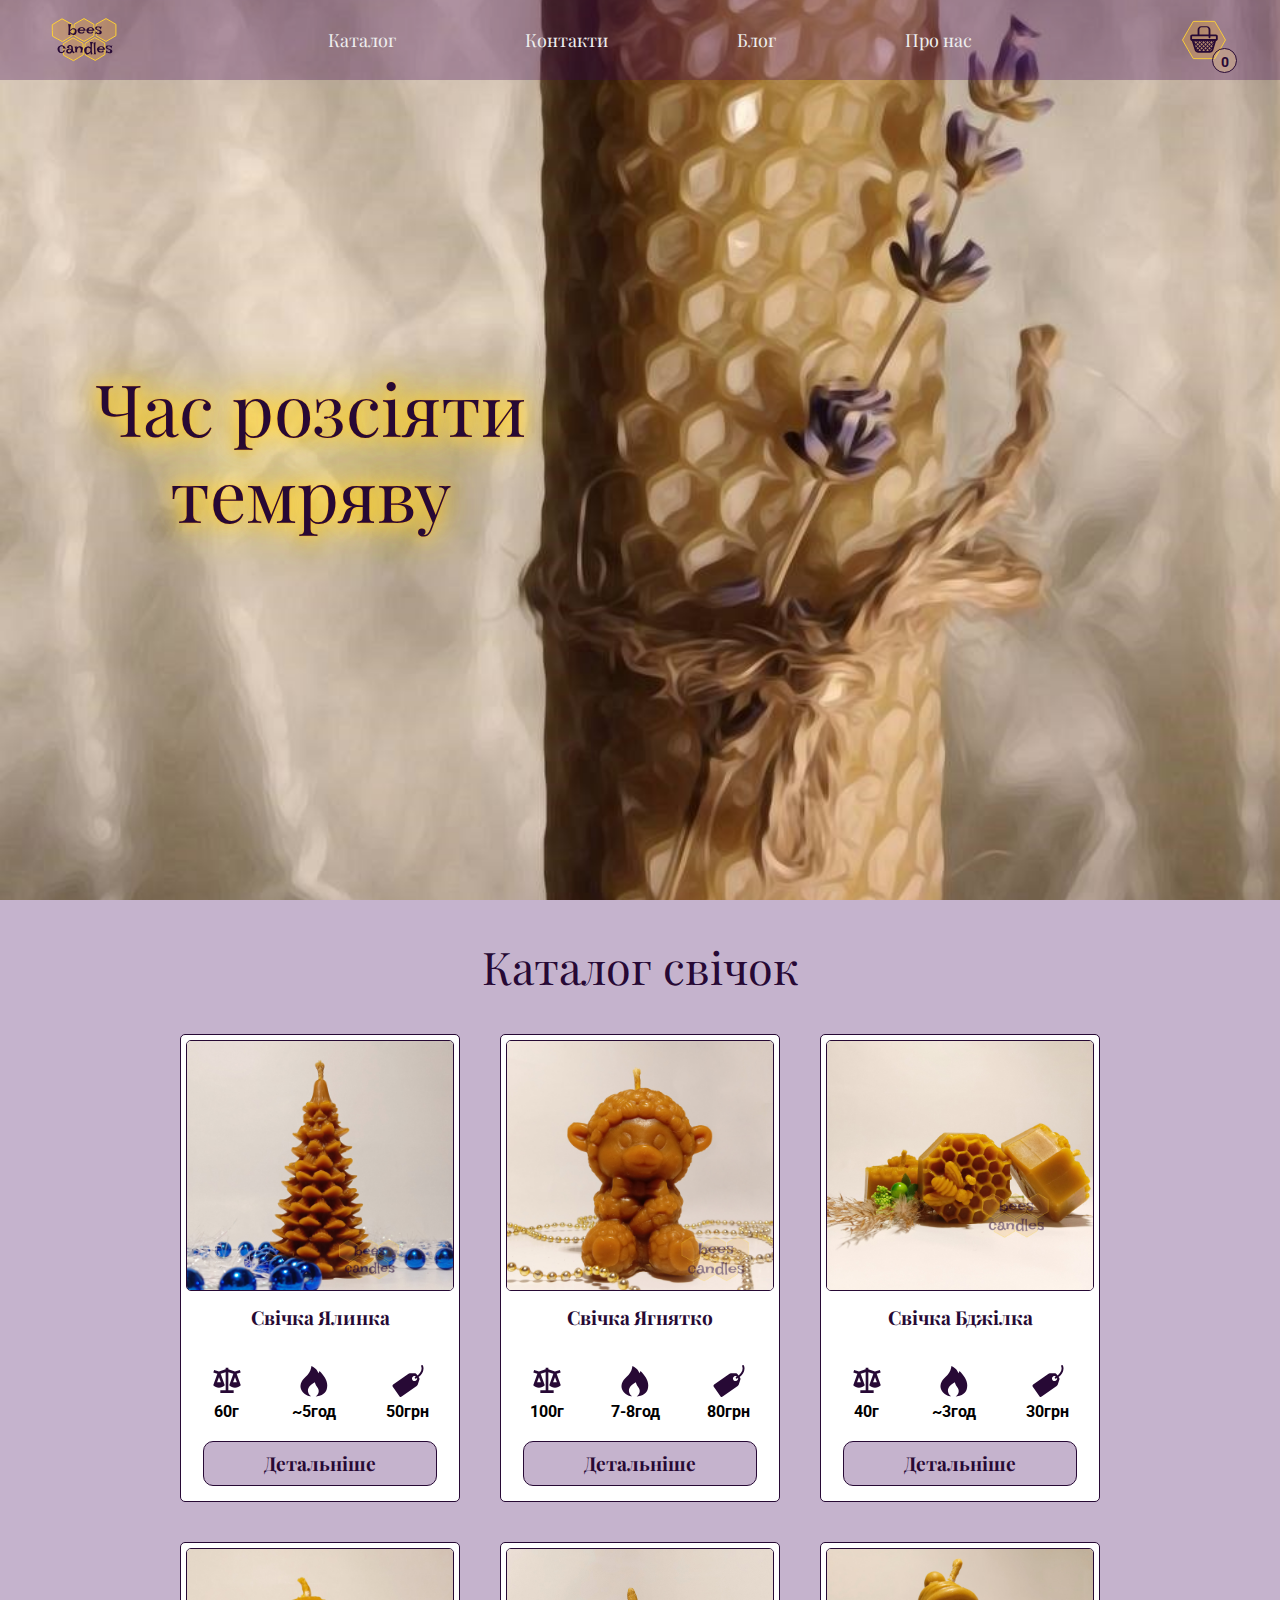
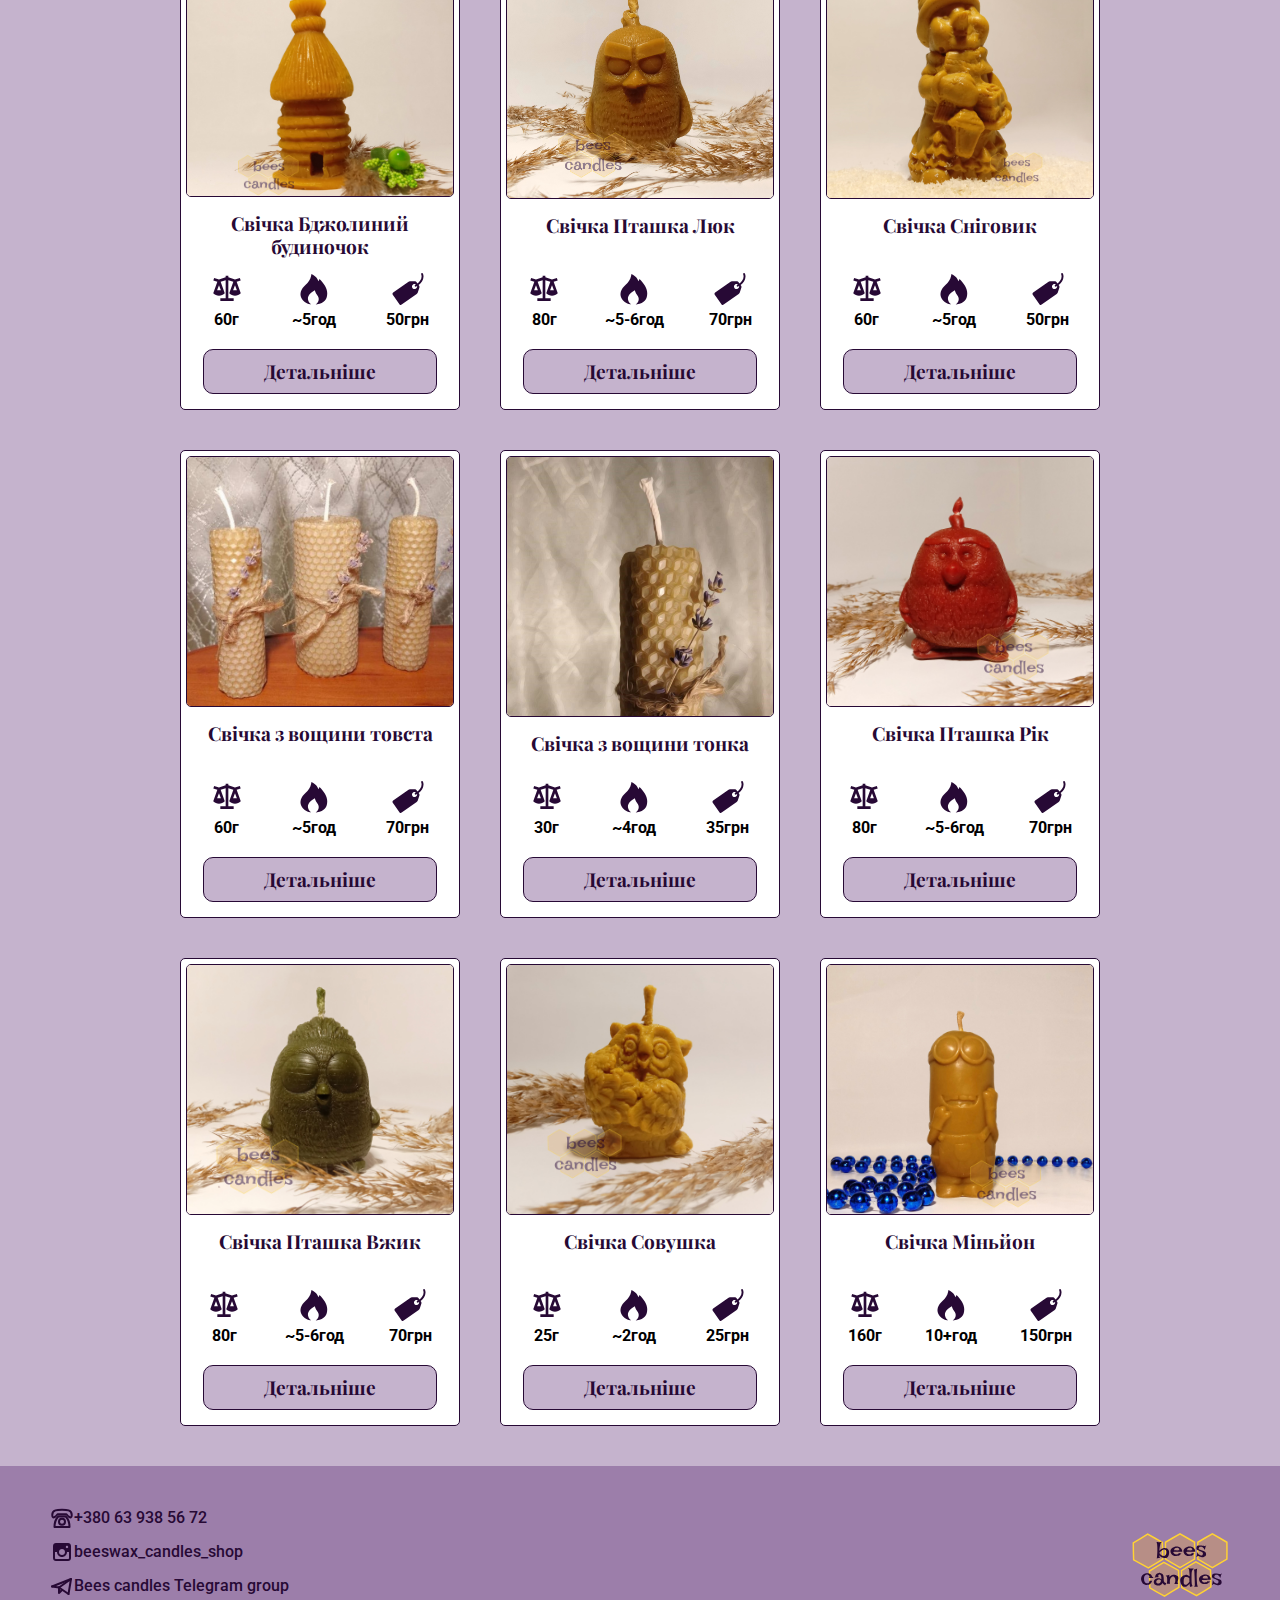
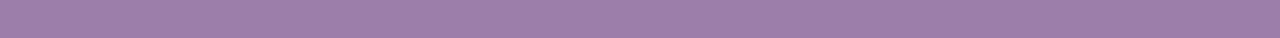
==== index.html @ 94b31c86 "change footer links font" ====
<!DOCTYPE html>
<html lang="uk">
  <head>
    <meta charset="UTF-8" />
    <meta http-equiv="X-UA-Compatible" content="IE=edge" />
    <meta name="viewport" content="width=device-width, initial-scale=1.0" />

    <meta
      name="description"
      content="Воскові свічки ручної роботи ✔Свічки на будь-який випадок в житті ✔Низька ціна ✔Воскові свічки ✈ Швидка доставка по Україні."
    />
    <meta name="keywords" content="воскові свічки ручної роботи" />
    <meta
      property="og:title"
      content="Купити воскові свічки ручної роботи в інтернет-магазині за низькою ціною Запоріжжя"
    />
    <meta property="og:type" content="website" />
    <meta
      property="og:url"
      content="https://beeswax-candles-shop.netlify.app/"
    />
    <meta
      property="og:image"
      content="https://beeswax-candles-shop.netlify.app/images/icons/logo.png"
    />
    <meta property="og:site_name" content="beeswax-candles-shop" />
    <meta name="HandheldFriendly" content="True" />
    <link rel="preconnect" href="https://fonts.googleapis.com" />
    <link rel="preconnect" href="https://fonts.gstatic.com" crossorigin />
    <link
      href="https://fonts.googleapis.com/css2?family=Irish+Grover&family=Montserrat:wght@400;700&family=Playfair+Display:wght@700&family=Roboto:wght@400;500;700&display=swap"
      rel="stylesheet"
    />
    <link
      rel="shortcut icon"
      href="./images/icons/logo.ico"
      type="image/x-icon"
    />
    <link rel="stylesheet" href="./scss/reset.css" />
    <link rel="stylesheet" href="./scss/style.css" />
    <title>Магазин воскових свічок Bees candles</title>
  </head>
  <body>
    <div class="wrapper">
      <header>
        <div class="logo">
          <a href="./index.html">
            <img src="./images/icons/logo.svg" alt="логотип" />
          </a>
        </div>
        <nav>
          <ul>
            <li>
              <a href="#catalog">Каталог</a>
            </li>
            <li>
              <a href="#contacts">Контакти</a>
            </li>
            <li>
              <a href="#">Блог</a>
            </li>
            <li>
              <a href="#">Про нас</a>
            </li>
          </ul>
        </nav>
        <div class="header-burger">
          <span></span>
        </div>
        <div class="basket-btn">
          <img src="./images/icons/basket.svg" alt="зображення корзини" />
          <span class="products-counter"></span>
        </div>
      </header>
      <main>
        <h1 class="visually-hidden">
          Магазин авторських свічок із бджолиного воску
        </h1>
        <div class="hero">
          <p>Час розсіяти темряву</p>
        </div>

        <div class="catalog-wrapp">
          <h2 id="catalog">Каталог свічок</h2>
          <ul class="catalog"></ul>
        </div>
      </main>
      <footer>
        <div id="contacts" class="contact-links">
          <a href="tel:+380639385672">
            <img src="./images/icons/bytesize_telephone.svg" alt="" /><span
              >+380 63 938 56 72</span
            ></a
          >

          <a
            target="_blank"
            rel="noreferrer noopener"
            href="https://www.instagram.com/beeswax_candles_shop/?hl=uk"
          >
            <img src="./images/icons/typcn_social-instagram.svg" alt="" /><span
              >beeswax_candles_shop</span
            >
          </a>

          <a
            target="_blank"
            rel="noreferrer noopener"
            href="https://t.me/beescandles"
          >
            <img src="./images/icons/line-md_telegram.svg" alt="" /><span
              >Bees candles Telegram group</span
            >
          </a>
        </div>
        <div class="logo">
          <a href="./index.html">
            <img src="./images/icons/logo.svg" alt="логотип" />
          </a>
        </div>
      </footer>
    </div>

    <!-- Constants -->
    <script src="./script/catalog.js"></script>
    <script src="./script/root.js"></script>

    <!-- Component Header-->
    <script src="./script/Header.js"></script>

    <!-- Component Products-->
    <script src="./script/Products_list.js"></script>
  </body>
</html>
---- scss/style.css ----
.add-to-cart, .counter, .price, .packaging-checkbox, .checkbox, .select, .information-and-price .quantity {
  user-select: none;
  -webkit-user-select: none;
  -moz-user-select: none;
  -ms-user-select: none;
}

.order-wrapper .submit-btn, .basket-opened .order-btn, .add-to-cart, .more-about {
  display: flex;
  align-self: center;
  margin-top: 20px;
  margin-bottom: 10px;
  padding: 10px 60px;
  background-color: rgba(63, 4, 91, 0.3);
  border: 1px solid rgb(39, 9, 53);
  border-radius: 10px;
  font-family: "Playfair Display", serif;
  font-size: calc(14px + 6 * (100vw - 320px) / 1120);
  font-weight: 700;
  color: rgb(39, 9, 53);
  transition: 0.3s;
}
.order-wrapper .submit-btn:hover, .basket-opened .order-btn:hover, .add-to-cart:hover, .more-about:hover {
  background-color: rgb(255, 210, 51);
  box-shadow: 4px 4px 8px rgba(39, 9, 53, 0.5);
  cursor: pointer;
}
@media (max-width: 767px) {
  .order-wrapper .submit-btn, .basket-opened .order-btn, .add-to-cart, .more-about {
    padding: 10px 30px;
  }
}

html {
  height: 100%;
  scroll-behavior: smooth;
}

body {
  height: 100%;
  background-color: rgba(63, 4, 91, 0.3);
  font-family: "Montserrat", sans-serif;
  font-size: 20px;
  font-weight: 400;
  line-height: 1.2;
  overflow-x: hidden;
  color: rgb(39, 9, 53);
}

.wrapper {
  display: flex;
  flex-direction: column;
  min-height: 100%;
}

header {
  display: flex;
  justify-content: space-between;
  position: relative;
  z-index: 1;
  padding: 18px 50px;
  height: 80px;
  background-color: rgba(63, 4, 91, 0.3);
}
header .logo {
  width: 68px;
  height: auto;
  transition: 0.3s;
}
header .logo img {
  width: auto;
  height: 100%;
}
header .logo:hover {
  scale: 1.1;
}
header nav {
  display: flex;
  align-items: center;
  transition: 0.3s;
}
header nav ul {
  width: 645px;
  display: flex;
  justify-content: space-between;
}
header nav ul a {
  font-family: "Playfair Display", serif;
  color: #eeeeee;
  font-size: 18px;
  transition: 0.3s;
}
header nav ul a:hover {
  font-size: 22px;
  line-height: 0.9;
  scale: 1.1;
  color: rgb(255, 210, 51);
}
header .header-burger {
  display: none;
  transition: 0.3s;
}
header .header-burger span::before {
  content: "";
  position: absolute;
  display: block;
  bottom: 0;
}
header .header-burger span::after {
  content: "";
  position: absolute;
  display: block;
  top: 0;
}
header .header-burger span {
  margin: auto 0;
}
header .header-burger span,
header .header-burger span::before,
header .header-burger span::after {
  display: block;
  width: 40px;
  height: 3px;
  background-color: rgb(255, 210, 51);
  transition: 0.3s;
}
header .active-nav {
  top: 0;
}

.basket-btn {
  width: 48px;
  height: auto;
  position: relative;
  transition: 0.3s;
}
.basket-btn img {
  height: 100%;
  width: auto;
}
.basket-btn:hover {
  scale: 1.1;
  cursor: pointer;
}
.basket-btn .products-counter {
  width: 25px;
  height: 25px;
  padding: 5px 0;
  position: absolute;
  top: 30px;
  left: 30px;
  z-index: 1;
  border: 1px solid rgb(39, 9, 53);
  border-radius: 50%;
  background-color: rgba(255, 217, 135, 0.3);
  color: rgb(39, 9, 53);
  font-family: "Roboto", sans-serif;
  font-size: 14px;
  font-weight: 700;
  text-align: center;
}

@keyframes textShadow {
  0% {
    text-shadow: 0px 0px 1px rgb(255, 115, 0), 0px 0px 25px rgb(255, 210, 51), 0px 0px 20px rgb(255, 210, 51), 0px 0px 15px rgb(255, 210, 51), 0px 0px 10px rgb(255, 210, 51), 0px 0px 5px rgb(255, 210, 51), 0px 0px 1px rgb(255, 210, 51);
  }
  25% {
    text-shadow: 0px 0px 1px rgb(255, 115, 0), 0px 0px 50px rgb(255, 210, 51), 0px 0px 40px rgb(255, 210, 51), 0px 0px 30px rgb(255, 210, 51), 0px 0px 25px rgb(255, 210, 51), 0px 0px 15px rgb(255, 210, 51), 0px 0px 5px rgb(255, 210, 51);
  }
  50% {
    text-shadow: 0px 0px 5px rgb(255, 115, 0), 0px 0px 100px rgb(255, 210, 51), 0px 0px 85px rgb(255, 210, 51), 0px 0px 65px rgb(255, 210, 51), 0px 0px 50px rgb(255, 210, 51), 0px 0px 35px rgb(255, 210, 51), 0px 0px 15px rgb(255, 210, 51);
  }
  65% {
    text-shadow: 0px 0px 1px rgb(255, 115, 0), 0px 0px 50px rgb(255, 210, 51), 0px 0px 40px rgb(255, 210, 51), 0px 0px 30px rgb(255, 210, 51), 0px 0px 25px rgb(255, 210, 51), 0px 0px 15px rgb(255, 210, 51), 0px 0px 5px rgb(255, 210, 51);
  }
  85% {
    text-shadow: 0px 0px 1px rgb(255, 115, 0), 0px 0px 25px rgb(255, 210, 51), 0px 0px 20px rgb(255, 210, 51), 0px 0px 15px rgb(255, 210, 51), 0px 0px 10px rgb(255, 210, 51), 0px 0px 5px rgb(255, 210, 51), 0px 0px 1px rgb(255, 210, 51);
  }
  100% {
    text-shadow: 0px 0px 1px rgb(255, 115, 0), 0px 0px 50px rgb(255, 210, 51), 0px 0px 40px rgb(255, 210, 51), 0px 0px 30px rgb(255, 210, 51), 0px 0px 25px rgb(255, 210, 51), 0px 0px 15px rgb(255, 210, 51), 0px 0px 5px rgb(255, 210, 51);
  }
}
main {
  flex: 1 1 auto;
}

.hero {
  width: 100%;
  height: 100vh;
  display: flex;
  background: url(../images/hero.jpg);
  background-position: 0% 70%;
  background-repeat: no-repeat;
  background-size: 100% auto;
  position: relative;
  top: -80px;
  left: 0;
  z-index: 0;
  padding: 200px 50px;
}
.hero p {
  display: flex;
  position: relative;
  z-index: 2;
  align-items: center;
  text-align: center;
  width: 520px;
  font-family: "Playfair Display", serif;
  font-size: 72px;
  text-shadow: 0px 0px 1px #ff9102, 0px 0px 50px rgb(255, 210, 51), 0px 0px 45px rgb(255, 210, 51), 0px 0px 25px rgb(255, 210, 51), 0px 0px 15px rgb(255, 210, 51);
  animation: textShadow 1.5s cubic-bezier(0.2, 0.6, 0.7, 0.7) infinite normal;
}

.catalog-wrapp {
  display: flex;
  flex-direction: column;
  justify-content: center;
  margin: -40px auto 40px;
}
.catalog-wrapp > h2 {
  font-family: "Playfair Display", serif;
  font-size: calc(28px + 20 * (100vw - 390px) / 1050);
  text-align: center;
  margin-bottom: 40px;
}

footer {
  display: flex;
  justify-content: space-between;
  align-items: flex-end;
  padding: 40px 50px;
  background: rgba(63, 4, 91, 0.3);
}
footer .logo img {
  display: block;
  width: 100px;
  height: auto;
}
footer .contact-links {
  display: flex;
  flex-direction: column;
}
footer .contact-links a {
  display: flex;
  align-items: center;
  margin: 10px 0 0;
  font-family: "Roboto", sans-serif;
  font-weight: 500;
  font-size: calc(14px + 2 * (100vw - 390px) / 1050);
  line-height: 1.2;
  color: rgb(39, 9, 53);
  transition: 0.3s;
}
footer .contact-links a:hover {
  scale: 1.1;
  color: rgb(255, 210, 51);
}
footer .contact-links a[href*="tel:"] {
  margin-top: 0px;
}

.visually-hidden {
  position: absolute;
  width: 1px;
  height: 1px;
  margin: -1px;
  border: 0;
  padding: 0;
  white-space: nowrap;
  clip-path: inset(100%);
  clip: rect(0 0 0 0);
  overflow: hidden;
}

@media (max-width: 900px) {
  header {
    position: fixed;
    width: 100vw;
    height: 50px;
    padding: 5px 20px;
    background-color: rgb(157, 126, 170);
  }
  header .logo {
    width: 40px;
    height: auto;
  }
  header nav {
    position: absolute;
    top: -186px;
    left: 0;
    padding: 20px 0;
    z-index: 3;
    text-align: center;
    display: block;
    width: 100%;
    height: auto;
    overflow: hidden;
    background-color: rgb(205, 165, 114);
    transition: 0.3s;
  }
  header nav ul {
    display: block;
    width: 100%;
    padding-bottom: 10px;
  }
  header nav ul li {
    padding: 5px 0;
  }
  header .header-burger {
    position: relative;
    display: block;
    width: 40px;
    height: 21px;
    margin: auto;
    padding: 9px 0;
    transition: 0.3s;
    z-index: 4;
  }
  header .header-burger:hover {
    cursor: pointer;
  }
  header .basket-btn {
    width: auto;
    height: 40px;
  }
  header .basket-btn .products-counter {
    top: 20px;
    left: 20px;
  }
  header .active-nav + .header-burger {
    margin: 155px auto 0;
    background-color: #cda572;
    border-radius: 0 0 10px 10px;
  }
  header .active-nav + .header-burger span::before {
    rotate: -45deg;
    width: 20px;
    left: 4px;
    bottom: 10px;
  }
  header .active-nav + .header-burger span::after {
    rotate: 45deg;
    width: 20px;
    right: 4px;
    top: 8px;
  }
  header .active-nav + .header-burger span {
    background-color: transparent;
  }
  .hero {
    height: 50vh;
    top: -50px;
    padding: 125px 20px 70px;
  }
  .hero p {
    width: 50vw;
    font-size: calc(28px + 44 * (100vw - 390px) / 1050);
  }
  .catalog-wrapp > h2 {
    margin-bottom: 20px;
  }
  footer {
    align-items: center;
    padding: 5px 10px;
  }
  footer .contact-links {
    flex-direction: row;
    align-items: flex-end;
  }
  footer .contact-links a {
    margin-top: 0;
    padding: 5px;
    text-align: center;
  }
  footer .contact-links a span {
    display: none;
  }
  footer .logo img {
    width: 68px;
  }
  footer .logo img:hover {
    scale: 1.1;
  }
}
.final-messaage {
  display: flex;
  flex-direction: column;
  margin: 15vh auto;
  max-width: 400px;
  height: min-content;
  padding: 10px;
}
.final-messaage p {
  padding: 20px;
  font-size: 18px;
  font-weight: 700;
  text-align: center;
  background-color: #ffffff;
  border-radius: 5px;
}
.final-messaage p span {
  display: block;
  font-weight: 400;
  margin-top: 10px;
}

.catalog {
  display: flex;
  justify-content: center;
  width: 100%;
  height: auto;
  padding: 0 50px;
  flex-wrap: wrap;
  gap: 40px 40px;
}

.product-preview {
  display: flex;
  flex-direction: column;
  max-width: 280px;
  height: 468px;
  padding: 5px 5px 5px 5px;
  background-color: #ffffff;
  border: 1px solid rgb(39, 9, 53);
  border-radius: 5px;
  transition: 0.3s;
}
.product-preview:hover {
  cursor: pointer;
  scale: 1.05;
  box-shadow: 4px 4px 8px rgba(39, 9, 53, 0.5);
}

.product-photo {
  max-width: 268px;
  max-height: 268px;
  border: 1px solid rgb(39, 9, 53);
  border-radius: 5px;
  overflow: hidden;
}
.product-photo img {
  position: relative;
  max-width: 100%;
  bottom: 5%;
  object-fit: cover;
}

.name {
  height: 48px;
  margin: 15px 0;
  font-family: "Playfair Display", serif;
  font-weight: 700;
  font-size: calc(14px + 6 * (100vw - 320px) / 1120);
  line-height: 1.2;
  text-align: center;
}

.about {
  display: flex;
  justify-content: space-around;
}

.inform-element {
  display: flex;
}
.inform-element > img {
  width: auto;
  height: 32px;
  margin-bottom: 5px;
}
.inform-element > span {
  font-family: "Roboto", sans-serif;
  font-size: 16px;
  font-weight: 700;
  text-align: center;
  color: rgb(39, 9, 53);
}

@media (max-width: 767px) {
  .catalog {
    padding: 0px;
  }
  .catalog .name {
    height: calc(24px + 24 * (100vw - 320px) / 1120);
    margin: 5px 0;
  }
  .catalog .product-preview {
    height: 420px;
  }
  .catalog .about-product .elem-about img {
    width: 24px;
    height: 24px;
  }
}
.card-body {
  display: flex;
  justify-content: center;
  min-height: 100%;
  padding: 20px;
  margin: 10px auto;
  background-color: #ffffff;
  border-radius: 10px;
  box-shadow: 0px 0px 8px rgba(39, 9, 53, 0.5);
}

.slider-section {
  display: flex;
  flex-direction: column;
  max-width: 358px;
  height: auto;
  align-items: center;
}

.slider-wrapp {
  display: flex;
  max-width: 358px;
  height: auto;
  justify-content: center;
  align-items: center;
}

.slider {
  position: relative;
  width: 268px;
  height: 268px;
  border: 1px solid rgb(39, 9, 53);
  border-radius: 10px;
  overflow: hidden;
  transition: 0.3s;
}
.slider:hover {
  position: relative;
  top: 0;
  left: 10px;
  scale: 1.75;
  z-index: 4;
  cursor: pointer;
}
.slider img {
  max-width: 100%;
  position: relative;
  object-fit: cover;
  object-position: center;
}

.photo-gallery {
  display: flex;
  flex-wrap: wrap;
  margin: 20px 46px;
  column-gap: 20px;
  row-gap: 10px;
  justify-content: flex-start;
}
.photo-gallery .slider-images {
  width: 75px;
  height: 75px;
  border: 1px solid rgb(39, 9, 53);
  border-radius: 10px;
  overflow: hidden;
  transition: 0.3s;
}
.photo-gallery .slider-images:hover {
  box-shadow: 0px 0px 8px rgba(39, 9, 53, 0.5);
  scale: 1.1;
  cursor: pointer;
}
.photo-gallery .slider-images img {
  max-width: 100%;
  object-fit: cover;
  border-radius: 10px;
}

.activ-img {
  box-shadow: 0px 0px 8px rgba(39, 9, 53, 0.5);
}

.prevention-message {
  width: 270px;
  font-size: 14px;
  color: #930000;
}
.prevention-message p {
  margin-bottom: 20px;
}

.information-and-price {
  display: flex;
  flex-direction: column;
  align-items: center;
  width: 305px;
  padding: 0px 10px;
  margin: 0 20px 0 30px;
}
.information-and-price .product-name {
  height: 58px;
  font-size: 22px;
  font-weight: 700;
  text-align: center;
}
.information-and-price .quantity {
  width: 100%;
  display: flex;
  justify-content: space-between;
  align-items: center;
  margin-top: 10px;
  font-family: "Playfair Display", serif;
  font-weight: 700;
  font-size: 16px;
}

.about-product {
  display: flex;
  width: 100%;
  justify-content: space-around;
}
.about-product .elem-about {
  display: flex;
  align-items: center;
  flex-direction: column;
}
.about-product .elem-about img {
  width: 32px;
  height: 32px;
}
.about-product .elem-about span {
  margin-top: 5px;
  font-family: "Roboto", sans-serif;
  font-weight: 700;
  font-size: 16px;
  text-align: center;
  color: #000000;
}

.select {
  position: relative;
  width: 100%;
  margin: 20px 0;
}

.select-header {
  display: flex;
  align-items: center;
  justify-content: space-between;
  padding: 4px 10px;
  border: 1px solid rgb(39, 9, 53);
  border-radius: 5px;
  cursor: pointer;
}
.select-header .color-name,
.select-header .saturation-name {
  font-family: "Playfair Display", serif;
  font-size: 16px;
  font-weight: 700;
}

.select-current {
  font-family: "Playfair Display", serif;
  font-weight: 700;
  font-size: 16px;
}

.select-icon {
  display: flex;
  width: 14px;
  height: 8px;
}
.select-icon img {
  width: 8px;
  height: 14px;
  rotate: -90deg;
}

.color-options {
  position: absolute;
  top: 0;
  left: 0;
  width: 100%;
  display: none;
  padding: 2px 0px 2px 0px;
  border: 1px solid rgb(39, 9, 53);
  border-radius: 5px;
  border-top: none;
  background-color: #ffffff;
  cursor: pointer;
}

.color-item {
  display: inline-block;
  width: 28px;
  height: 20px;
  border: 1px solid rgb(39, 9, 53);
  border-radius: 5px;
}

.option {
  width: 100%;
  display: flex;
  padding: 2px 4px 2px 10px;
  align-items: center;
  justify-content: space-between;
}
.option .color-name {
  font-size: 14px;
}
.option:hover {
  cursor: pointer;
  background-color: rgb(255, 235, 163);
}

.saturation-options {
  width: 100%;
  display: none;
  position: absolute;
  padding: 2px 0px 2px 0px;
  border: 1px solid rgb(39, 9, 53);
  border-radius: 5px;
  border-top: none;
  background-color: #ffffff;
  cursor: pointer;
}

.saturation-name {
  font-size: 14px;
}

.saturation-price {
  width: auto;
  font-size: 14px;
  height: 20px;
}

.select.select-is-active .color-options,
.select.select-is-active .saturation-options {
  display: block;
  top: 30px;
  background-color: #ffffff;
  z-index: 2;
}

.select.select-is-active .color-options {
  z-index: 3;
}

.checkbox {
  position: relative;
  width: 100%;
  height: 20px;
}

.packaging-checkbox {
  -webkit-appearance: none;
  appearance: none;
}

.packing-label {
  position: absolute;
  top: 0;
  width: 100%;
  display: flex;
  justify-content: space-between;
  align-items: center;
  font-family: "Playfair Display", serif;
  font-size: 16px;
  cursor: pointer;
}
.packing-label::before {
  content: "";
  display: block;
  position: absolute;
  top: 0;
  right: 0;
  z-index: 1;
  width: 20px;
  height: 20px;
  background-color: #ffffff;
  border: 1px solid rgb(39, 9, 53);
  border-radius: 5px;
  cursor: pointer;
}

.packaging-checkbox:checked + .packing-label::after {
  content: "";
  display: block;
  position: absolute;
  top: 3px;
  right: 3px;
  z-index: 1;
  width: 14px;
  height: 14px;
  background-color: rgb(191, 173, 199);
  border: 1px solid rgb(39, 9, 53);
  border-radius: 5px;
  cursor: pointer;
}

.price {
  display: flex;
  justify-content: space-between;
  align-items: center;
  width: 100%;
  margin: 20px 0 0;
  font-family: "Playfair Display", serif;
  font-size: 20px;
}
.price .price-value {
  font-family: "Roboto", sans-serif;
  font-weight: 700;
  font-size: 20px;
  line-height: 1;
  padding: 2px 4px;
}

.counter {
  display: flex;
  padding: 2px;
  border: 1px solid rgb(39, 9, 53);
  border-radius: 5px;
}
.counter .counter-btn {
  display: flex;
  align-items: center;
  padding: 2px 4px;
}
.counter .counter-btn img {
  display: block;
  width: 8px;
  height: auto;
}
.counter .counter-btn:hover {
  background-color: rgba(63, 4, 91, 0.07);
  scale: 1.1;
  cursor: pointer;
}
.counter .counter-btn:nth-child(1) {
  border-radius: 5px 0px 0px 5px;
}
.counter .counter-btn:nth-child(3) {
  border-radius: 0px 5px 5px 0px;
}
.counter #counter-value {
  display: flex;
  font-family: "Roboto", sans-serif;
  font-size: 20px;
  padding: 2px 6px;
  border-left: 1px solid rgb(39, 9, 53);
  border-right: 1px solid rgb(39, 9, 53);
}

.count-message {
  font-weight: 700;
}

.product-card {
  display: flex;
  flex-direction: column;
  width: 280px;
  height: auto;
  padding: 5px;
  margin: 0;
}

.product-img {
  width: 268px;
  height: 268px;
  border-radius: 10px;
  overflow: hidden;
  border: 1px solid rgb(39, 9, 53);
}

.blocked-btn {
  background-color: rgba(155, 3, 3, 0.9);
  font-size: 14px;
  color: rgb(255, 255, 255);
}
.blocked-btn:hover {
  background-color: rgba(155, 3, 3, 0.9);
  color: rgb(255, 255, 255);
}

@media (max-width: 900px) {
  .card-body {
    margin: 60px auto 10px;
  }
}
@media (max-width: 767px) {
  .card-body {
    position: relative;
    flex-direction: column;
    align-items: center;
    margin: 60px auto 10px;
    padding: 10px;
  }
  .card-body .product-name {
    position: absolute;
    top: 10px;
    padding: 10px;
  }
  .card-body .about-product {
    position: absolute;
    top: 75px;
    justify-content: space-evenly;
  }
  .slider-section,
  .slider-wrapp {
    max-width: 270px;
    margin-top: 65px;
  }
  .information-and-price {
    max-width: 270px;
    margin: 0 auto;
  }
  .add-to-cart {
    padding: 10px 60px;
  }
}
.modal-message {
  position: fixed;
  z-index: 3;
  top: 80px;
  right: -100%;
  display: flex;
  flex-direction: column;
  justify-content: right;
  width: 300px;
  height: auto;
  border: 1px solid rgba(39, 9, 53, 0.2);
  border-radius: 10px;
  box-shadow: -4px 4px 8px rgba(39, 9, 53, 0.5);
  padding: 10px;
  background-color: #ffffff;
  transition: 1s;
}
.modal-message p {
  font-size: 16px;
}
.modal-message p:first-child {
  font-weight: 700;
}

.basket-opened {
  display: flex;
  flex-direction: column;
  width: 90%;
  border: 1px solid rgba(39, 9, 53, 0.2);
  border-radius: 10px;
  box-shadow: -4px 4px 8px rgba(39, 9, 53, 0.5);
  padding: 10px;
  background-color: #ffffff;
  transition: 1s;
  margin: 0 auto;
}
.basket-opened caption {
  font-family: "Playfair Display", serif;
  font-size: 24px;
  line-height: 1.33;
  text-align: center;
  margin-bottom: 10px;
}
.basket-opened table {
  table-layout: fixed;
  width: 100%;
  border-collapse: collapse;
  border: 1px solid rgba(39, 9, 53, 0.2);
}
.basket-opened tbody tr:nth-child(odd) {
  background-color: rgba(199, 181, 207, 0.15);
}
.basket-opened .t-head .number {
  width: 3%;
}
.basket-opened .t-head .product-name {
  width: 22%;
}
.basket-opened .t-head .saturation {
  width: 20%;
}
.basket-opened .t-head .color {
  width: 15%;
}
.basket-opened .t-head .packaging, .basket-opened .t-head .price, .basket-opened .t-head .summ {
  width: 10%;
}
.basket-opened .t-head .quantity, .basket-opened .t-head .remove-product {
  width: 5%;
}
.basket-opened th {
  display: table-cell;
  padding: 5px 2px;
  font-family: "Playfair Display", serif;
  font-size: 12px;
  font-weight: 500;
  line-height: 1.2;
  border: 1px solid rgba(39, 9, 53, 0.2);
}
.basket-opened td {
  display: table-cell;
  text-align: center;
  font-family: "Roboto", sans-serif;
  font-size: 14px;
  padding: 4px 2px;
  border: 1px solid rgba(39, 9, 53, 0.2);
}
.basket-opened .remove-product-btn {
  display: flex;
  justify-content: center;
  margin: auto;
  background-color: transparent;
}
.basket-opened .remove-product-btn img {
  display: block;
  width: 100%;
  height: auto;
}
.basket-opened tfoot {
  border: none;
}
.basket-opened .order-amount {
  font-family: "Roboto", sans-serif;
  font-size: 18px;
  font-weight: 700;
  text-align: start;
  padding: 5px 20px;
}
.active-message {
  right: 0;
}

.basket-card .success-message {
  padding: 20px;
  text-align: center;
  font-size: 16px;
  font-family: "Montserrat", sans-serif;
  font-weight: 700;
}

@media (max-width: 900px) {
  .basket-opened {
    margin: 50px auto 0px;
  }
  .basket-opened td {
    font-size: calc(8px + 6 * (100vw - 320px) / 580);
  }
  .basket-opened th {
    font-size: calc(8px + 4 * (100vw - 320px) / 580);
  }
  .basket-opened .t-head .remove-product {
    width: 10vw;
  }
}
h1 {
  text-align: center;
  font-family: "Playfair Display", serif;
  font-size: calc(16px + 8 * (100vw - 320px) / 1120);
  line-height: 2;
}

.order-wrapper {
  display: flex;
  flex-direction: row;
  background-color: #ffffff;
  max-width: 750px;
  margin: 10px auto;
  padding: 20px 30px 10px;
  border-radius: 10px;
}
.order-wrapper .order-form {
  display: flex;
  flex-direction: column;
  width: 100%;
  font-family: "Montserrat", sans-serif;
}
.order-wrapper .order-form .container_row {
  display: flex;
  flex-direction: row;
  margin: 0 auto;
  width: 100%;
}
.order-wrapper .order-form .container:nth-child(1) {
  width: 40%;
}
.order-wrapper .order-form .container:nth-child(2) {
  width: 60%;
}
.order-wrapper .order-form .container {
  display: flex;
  flex-direction: column;
}
.order-wrapper .order-form .container h2 {
  width: 100%;
  margin: 0 auto;
  padding-left: 50px;
  font-weight: 700;
}
.order-wrapper .order-form .order-text {
  width: 100%;
  margin: 0 auto;
  padding-left: 50px;
  font-size: calc(14px + 2 * (100vw - 320px) / 1120);
  font-weight: 400;
}
.order-wrapper .order-form .order-text span {
  display: block;
  border-bottom: 1px solid rgb(39, 9, 53);
  line-height: 1.3;
  padding: 5px 0;
}
.order-wrapper .order-form .order-text span::first-letter, .order-wrapper .order-form .order-text span:last-child {
  font-weight: 700;
}
.order-wrapper .order-form .user-data {
  width: 100%;
}
.order-wrapper .order-form .user-data label {
  font-size: calc(14px + 2 * (100vw - 320px) / 1120);
  font-weight: 700;
}
.order-wrapper .order-form .delivery p,
.order-wrapper .order-form .contact-whith p {
  font-family: "Montserrat", sans-serif;
  font-weight: 700;
  font-size: calc(14px + 2 * (100vw - 320px) / 1120);
  margin: 5px 0;
}
.order-wrapper .order-form .delivery label,
.order-wrapper .order-form .contact-whith label {
  display: block;
  font-size: calc(14px + 2 * (100vw - 320px) / 1120);
  margin: 5px;
  font-weight: 400;
  cursor: pointer;
}
.order-wrapper .order-form .delivery label input,
.order-wrapper .order-form .contact-whith label input {
  margin-right: 5px;
}
.order-wrapper .order-form .delivery label:nth-last-child(2) {
  font-weight: 700;
}
.order-wrapper .order-form .user-name,
.order-wrapper .order-form .user-surname,
.order-wrapper .order-form .user-tel,
.order-wrapper .order-form .delivery-address {
  display: block;
  width: 100%;
  padding: 4px 10px;
  margin-bottom: 20px;
  margin-top: 5px;
  border: 1px solid rgb(39, 9, 53);
  border-radius: 5px;
  font-family: "Montserrat", sans-serif;
  font-weight: 400;
}
.order-wrapper .order-form .error-border {
  border: 1px solid rgb(150, 0, 0);
  box-shadow: 0px 0px 2px rgb(150, 0, 0);
}
.order-wrapper .order-form .success-border {
  border: 1px solid rgb(66, 163, 1);
}
.order-wrapper .order-form .error-message {
  color: rgb(150, 0, 0);
}
@media (max-width: 900px) {
  main {
    margin: 50px auto 10px;
  }
  .order-wrapper {
    margin: 0px 10px;
    padding: 10px 10px;
  }
  .order-wrapper .order-form .container_row {
    flex-direction: column-reverse;
  }
  .order-wrapper .order-form .container {
    margin: 0 auto;
    width: 90%;
  }
  .order-wrapper .order-form .container .order-text {
    width: 100%;
    padding-left: 0px;
  }
  .order-wrapper .order-form .container .user-data {
    margin-top: 10px;
  }
  .order-wrapper .order-form .container:nth-child(1),
  .order-wrapper .order-form .container:nth-child(2) {
    width: 100%;
  }
  .order-wrapper .order-form .user-name,
  .order-wrapper .order-form .user-surname,
  .order-wrapper .order-form .user-tel,
  .order-wrapper .order-form .delivery-address {
    margin-top: 0px;
    margin-bottom: 10px;
  }
}/*# sourceMappingURL=style.css.map */
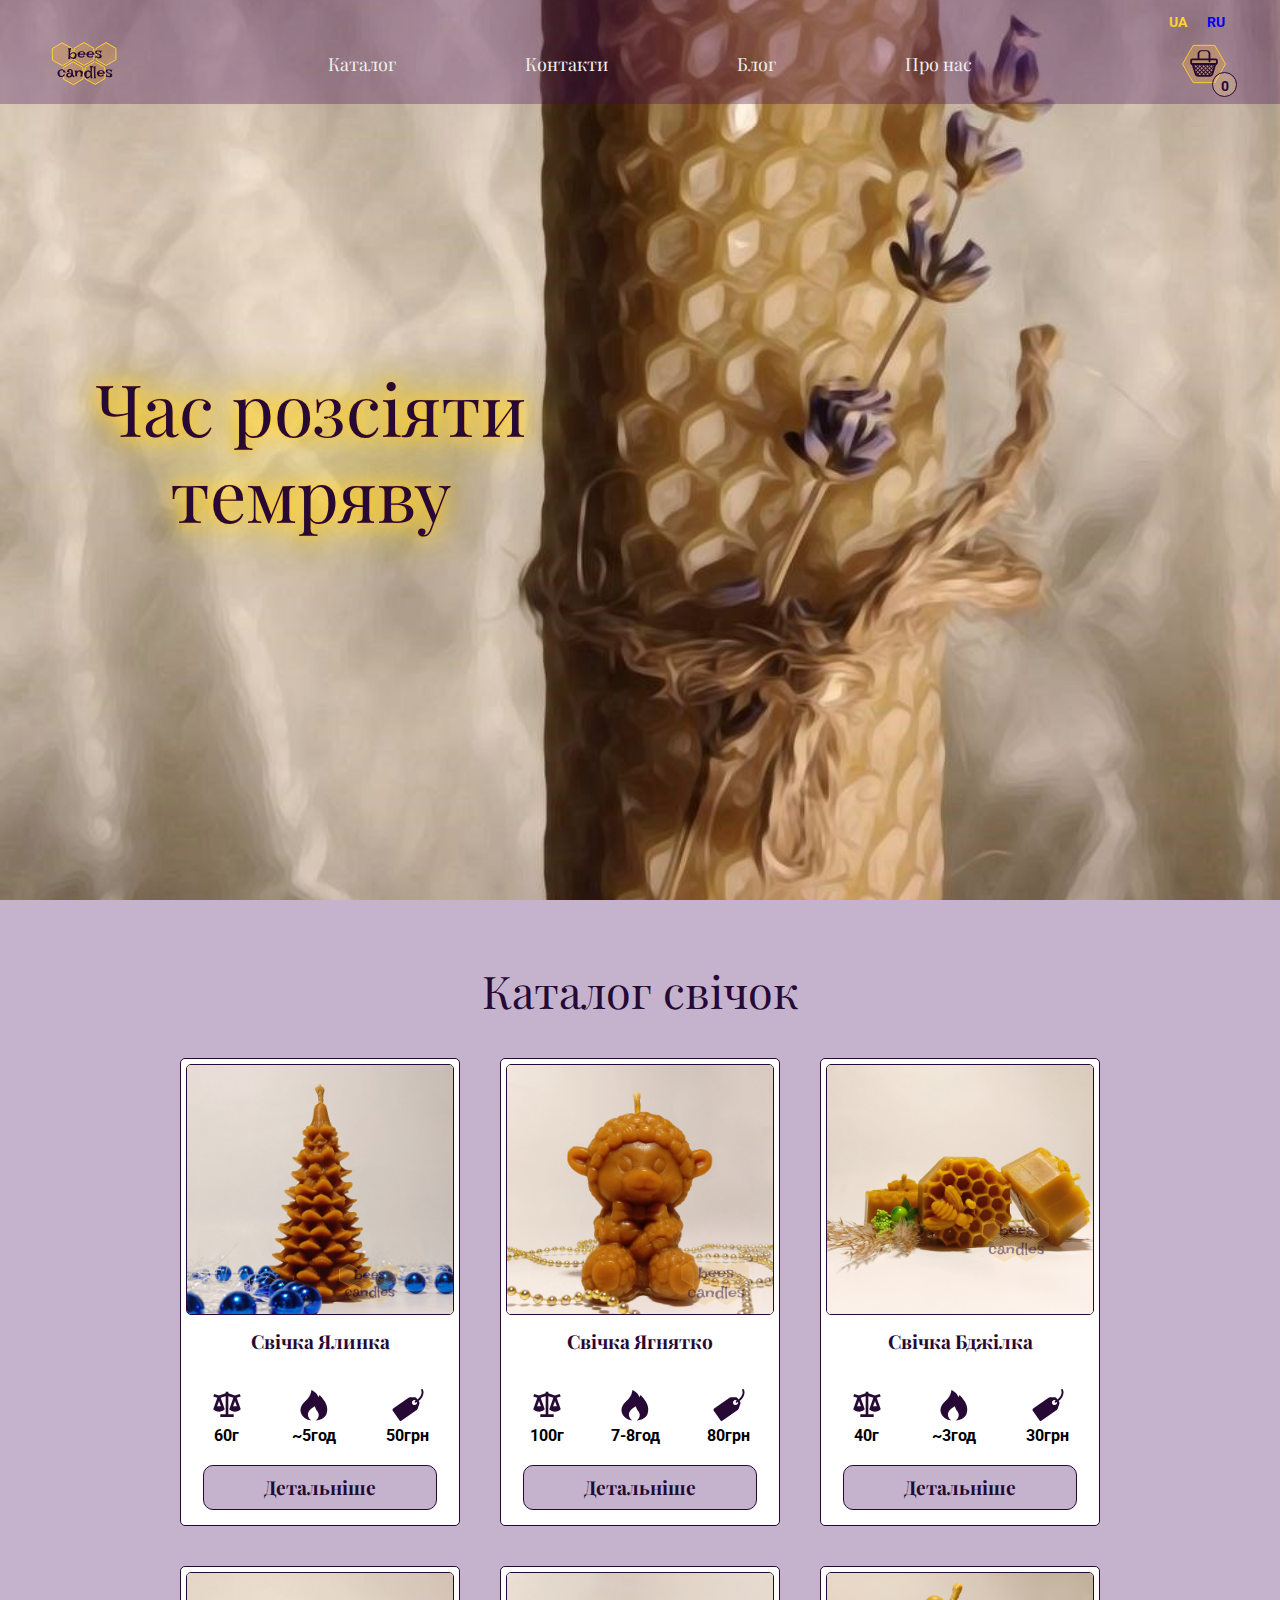
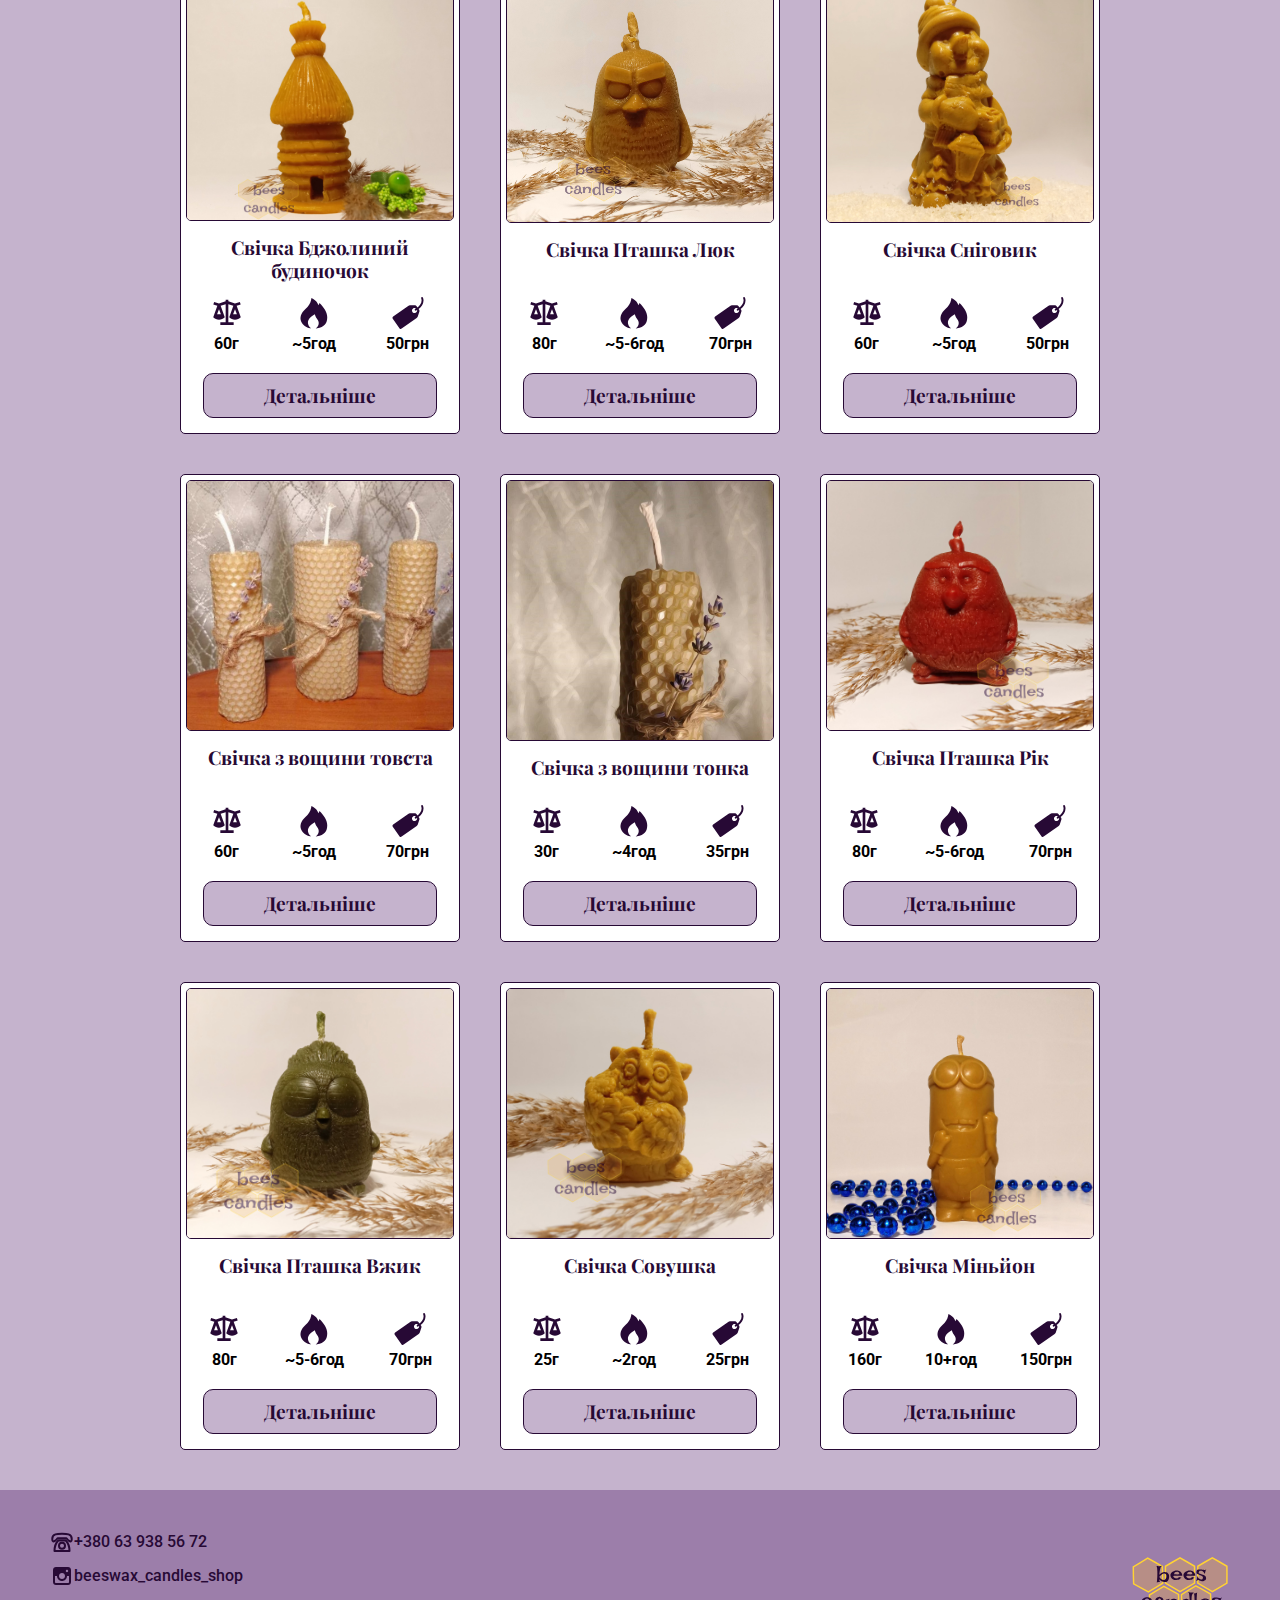
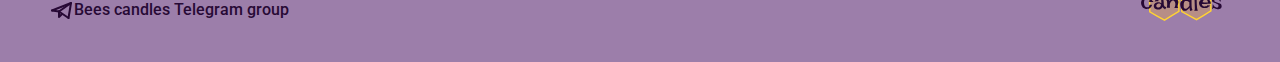
==== commit 889c4fe2: "fix hero margin" ====
--- a/index.html
+++ b/index.html
@@ -43,33 +43,39 @@
   <body>
     <div class="wrapper">
       <header>
-        <div class="logo">
-          <a href="./index.html">
-            <img src="./images/icons/logo.svg" alt="логотип" />
-          </a>
+        <div class="toggle-lang">
+          <a class="active-lang" href="./index.html">UA</a>
+          <a href="./ru/index-ru.html">RU</a>
         </div>
-        <nav>
-          <ul>
-            <li>
-              <a href="#catalog">Каталог</a>
-            </li>
-            <li>
-              <a href="#contacts">Контакти</a>
-            </li>
-            <li>
-              <a href="#">Блог</a>
-            </li>
-            <li>
-              <a href="#">Про нас</a>
-            </li>
-          </ul>
-        </nav>
-        <div class="header-burger">
-          <span></span>
-        </div>
-        <div class="basket-btn">
-          <img src="./images/icons/basket.svg" alt="зображення корзини" />
-          <span class="products-counter"></span>
+        <div class="header_container">
+          <div class="logo">
+            <a href="./index.html">
+              <img src="./images/icons/logo.svg" alt="логотип" />
+            </a>
+          </div>
+          <nav>
+            <ul>
+              <li>
+                <a href="#catalog">Каталог</a>
+              </li>
+              <li>
+                <a href="#contacts">Контакти</a>
+              </li>
+              <li>
+                <a href="#">Блог</a>
+              </li>
+              <li>
+                <a href="#">Про нас</a>
+              </li>
+            </ul>
+          </nav>
+          <div class="header-burger">
+            <span></span>
+          </div>
+          <div class="basket-btn">
+            <img src="./images/icons/basket.svg" alt="зображення корзини" />
+            <span class="products-counter"></span>
+          </div>
         </div>
       </header>
       <main>
@@ -80,8 +86,8 @@
           <p>Час розсіяти темряву</p>
         </div>
 
-        <div class="catalog-wrapp">
-          <h2 id="catalog">Каталог свічок</h2>
+        <div id="catalog" class="catalog-wrapp">
+          <h2>Каталог свічок</h2>
           <ul class="catalog"></ul>
         </div>
       </main>
--- a/scss/style.css
+++ b/scss/style.css
@@ -55,76 +55,99 @@
 
 header {
   display: flex;
-  justify-content: space-between;
+  flex-direction: column;
+  width: 100vw;
+  height: 104px;
+  padding: 10px 50px;
+  background-color: rgba(63, 4, 91, 0.3);
   position: relative;
   z-index: 1;
-  padding: 18px 50px;
-  height: 80px;
-  background-color: rgba(63, 4, 91, 0.3);
-}
-header .logo {
+}
+header .toggle-lang {
+  width: 100%;
+  display: flex;
+  justify-content: right;
+}
+header .toggle-lang a {
+  font-family: "Roboto", sans-serif;
+  font-size: 14px;
+  line-height: 1;
+  font-weight: 700;
+  padding: 5px;
+  margin-left: 10px;
+}
+header .toggle-lang .active-lang {
+  color: rgb(255, 210, 51);
+}
+header .header_container {
+  display: flex;
+  justify-content: space-between;
+  padding: 8px 0px;
+  height: 60px;
+}
+header .header_container .logo {
   width: 68px;
   height: auto;
   transition: 0.3s;
 }
-header .logo img {
+header .header_container .logo img {
   width: auto;
   height: 100%;
 }
-header .logo:hover {
+header .header_container .logo:hover {
   scale: 1.1;
 }
-header nav {
+header .header_container nav {
   display: flex;
   align-items: center;
   transition: 0.3s;
 }
-header nav ul {
+header .header_container nav ul {
   width: 645px;
   display: flex;
   justify-content: space-between;
 }
-header nav ul a {
+header .header_container nav ul a {
   font-family: "Playfair Display", serif;
   color: #eeeeee;
   font-size: 18px;
   transition: 0.3s;
 }
-header nav ul a:hover {
+header .header_container nav ul a:hover {
   font-size: 22px;
   line-height: 0.9;
   scale: 1.1;
   color: rgb(255, 210, 51);
 }
-header .header-burger {
+header .header_container .header-burger {
   display: none;
   transition: 0.3s;
 }
-header .header-burger span::before {
+header .header_container .header-burger span::before {
   content: "";
   position: absolute;
   display: block;
   bottom: 0;
 }
-header .header-burger span::after {
+header .header_container .header-burger span::after {
   content: "";
   position: absolute;
   display: block;
   top: 0;
 }
-header .header-burger span {
+header .header_container .header-burger span {
   margin: auto 0;
 }
-header .header-burger span,
-header .header-burger span::before,
-header .header-burger span::after {
+header .header_container .header-burger span,
+header .header_container .header-burger span::before,
+header .header_container .header-burger span::after {
   display: block;
   width: 40px;
   height: 3px;
   background-color: rgb(255, 210, 51);
   transition: 0.3s;
 }
-header .active-nav {
+header .header_container .active-nav {
   top: 0;
 }
 
@@ -193,7 +216,7 @@
   background-repeat: no-repeat;
   background-size: 100% auto;
   position: relative;
-  top: -80px;
+  top: -104px;
   left: 0;
   z-index: 0;
   padding: 200px 50px;
@@ -276,15 +299,22 @@
   header {
     position: fixed;
     width: 100vw;
-    height: 50px;
+    height: 85px;
     padding: 5px 20px;
     background-color: rgb(157, 126, 170);
   }
-  header .logo {
+  header .toggle-lang a {
+    font-size: 12px;
+  }
+  header .header_container {
+    padding: 0px;
+    height: 50px;
+  }
+  header .header_container .logo {
     width: 40px;
     height: auto;
   }
-  header nav {
+  header .header_container nav {
     position: absolute;
     top: -186px;
     left: 0;
@@ -298,15 +328,15 @@
     background-color: rgb(205, 165, 114);
     transition: 0.3s;
   }
-  header nav ul {
+  header .header_container nav ul {
     display: block;
     width: 100%;
     padding-bottom: 10px;
   }
-  header nav ul li {
+  header .header_container nav ul li {
     padding: 5px 0;
   }
-  header .header-burger {
+  header .header_container .header-burger {
     position: relative;
     display: block;
     width: 40px;
@@ -316,40 +346,40 @@
     transition: 0.3s;
     z-index: 4;
   }
-  header .header-burger:hover {
+  header .header_container .header-burger:hover {
     cursor: pointer;
   }
-  header .basket-btn {
+  header .header_container .basket-btn {
     width: auto;
     height: 40px;
   }
-  header .basket-btn .products-counter {
+  header .header_container .basket-btn .products-counter {
     top: 20px;
     left: 20px;
   }
-  header .active-nav + .header-burger {
-    margin: 155px auto 0;
+  header .header_container .active-nav + .header-burger {
+    margin: 130px auto 0;
     background-color: #cda572;
     border-radius: 0 0 10px 10px;
   }
-  header .active-nav + .header-burger span::before {
+  header .header_container .active-nav + .header-burger span::before {
     rotate: -45deg;
     width: 20px;
     left: 4px;
     bottom: 10px;
   }
-  header .active-nav + .header-burger span::after {
+  header .header_container .active-nav + .header-burger span::after {
     rotate: 45deg;
     width: 20px;
     right: 4px;
     top: 8px;
   }
-  header .active-nav + .header-burger span {
+  header .header_container .active-nav + .header-burger span {
     background-color: transparent;
   }
   .hero {
     height: 50vh;
-    top: -50px;
+    top: -40px;
     padding: 125px 20px 70px;
   }
   .hero p {
@@ -879,7 +909,7 @@
 
 @media (max-width: 900px) {
   .card-body {
-    margin: 60px auto 10px;
+    margin: 95px auto 10px;
   }
 }
 @media (max-width: 767px) {
@@ -887,7 +917,7 @@
     position: relative;
     flex-direction: column;
     align-items: center;
-    margin: 60px auto 10px;
+    margin: 90px auto 10px;
     padding: 10px;
   }
   .card-body .product-name {
@@ -1035,13 +1065,17 @@
 
 @media (max-width: 900px) {
   .basket-opened {
-    margin: 50px auto 0px;
+    margin: 90px auto 0px;
   }
   .basket-opened td {
     font-size: calc(8px + 6 * (100vw - 320px) / 580);
+    overflow-wrap: break-word;
+    word-wrap: break-word;
   }
   .basket-opened th {
     font-size: calc(8px + 4 * (100vw - 320px) / 580);
+    overflow-wrap: break-word;
+    word-wrap: break-word;
   }
   .basket-opened .t-head .remove-product {
     width: 10vw;
@@ -1162,7 +1196,7 @@
 }
 @media (max-width: 900px) {
   main {
-    margin: 50px auto 10px;
+    margin: 90px auto 10px;
   }
   .order-wrapper {
     margin: 0px 10px;
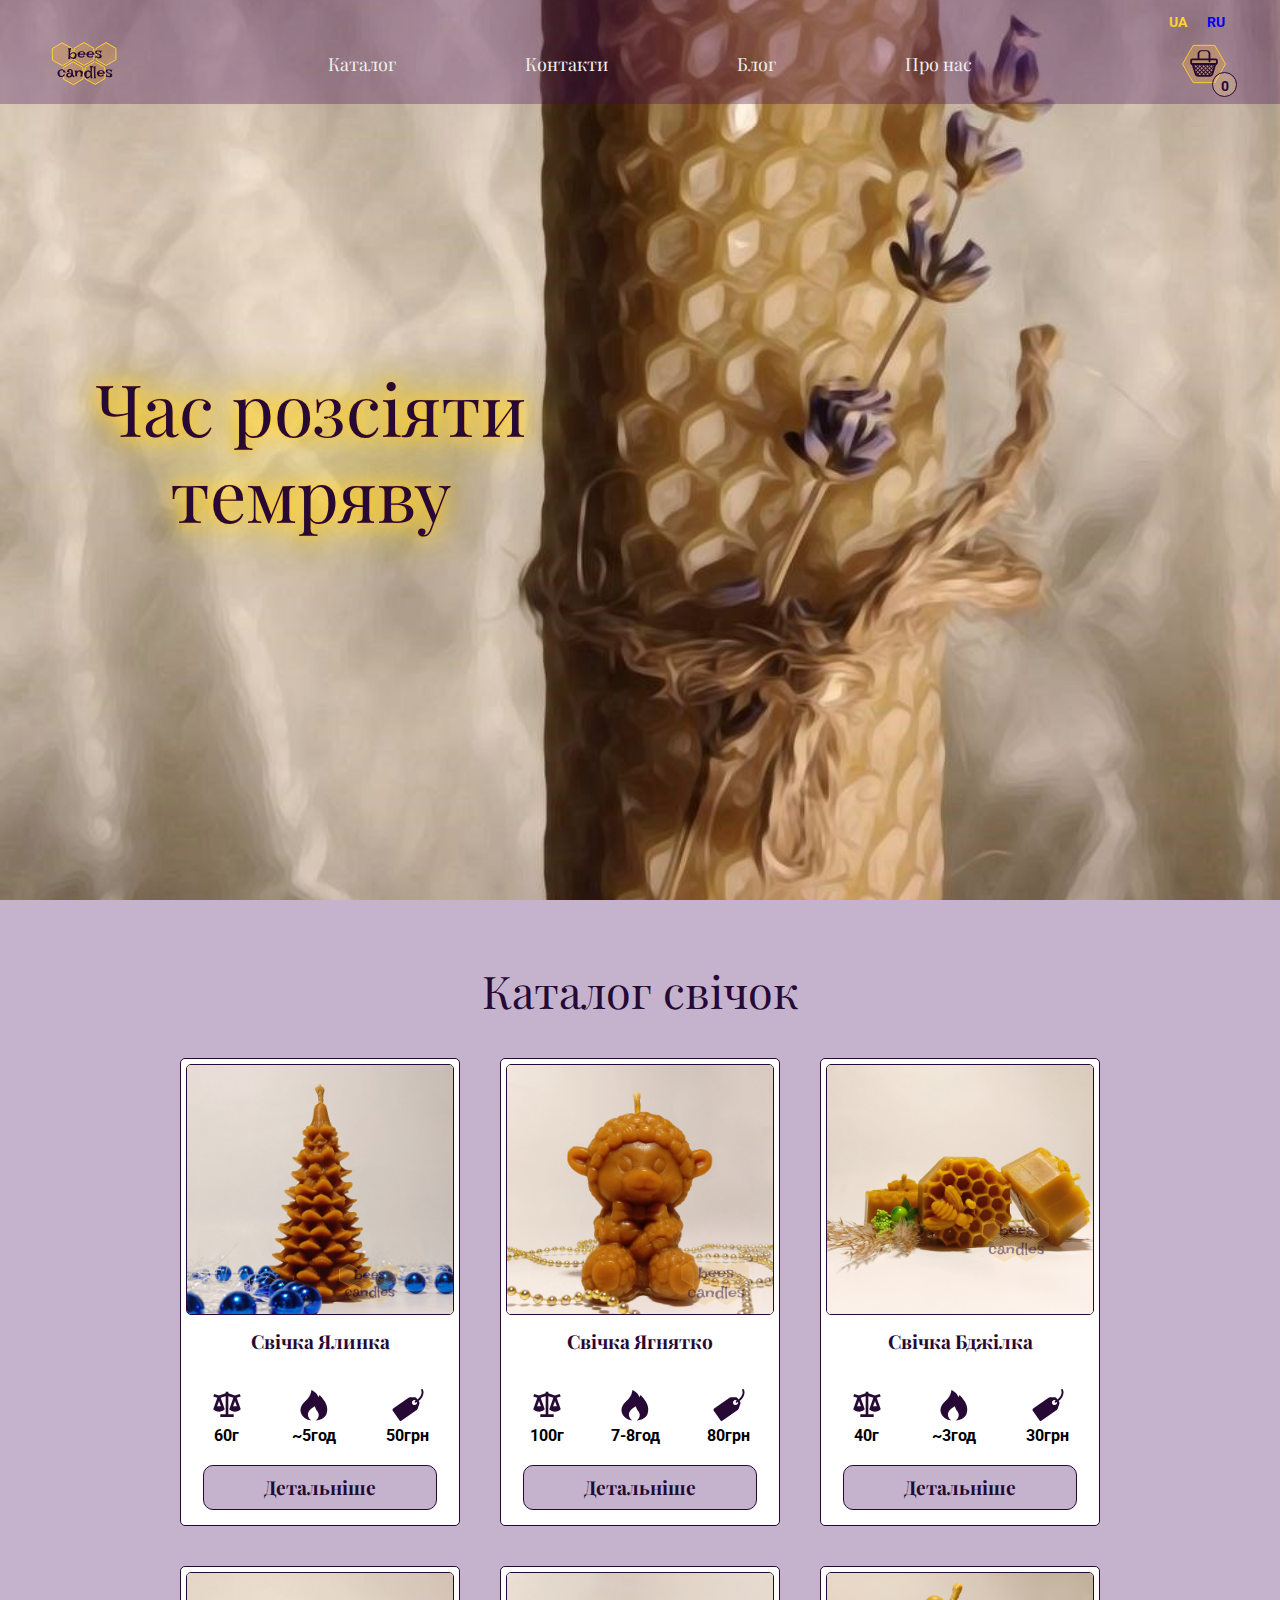
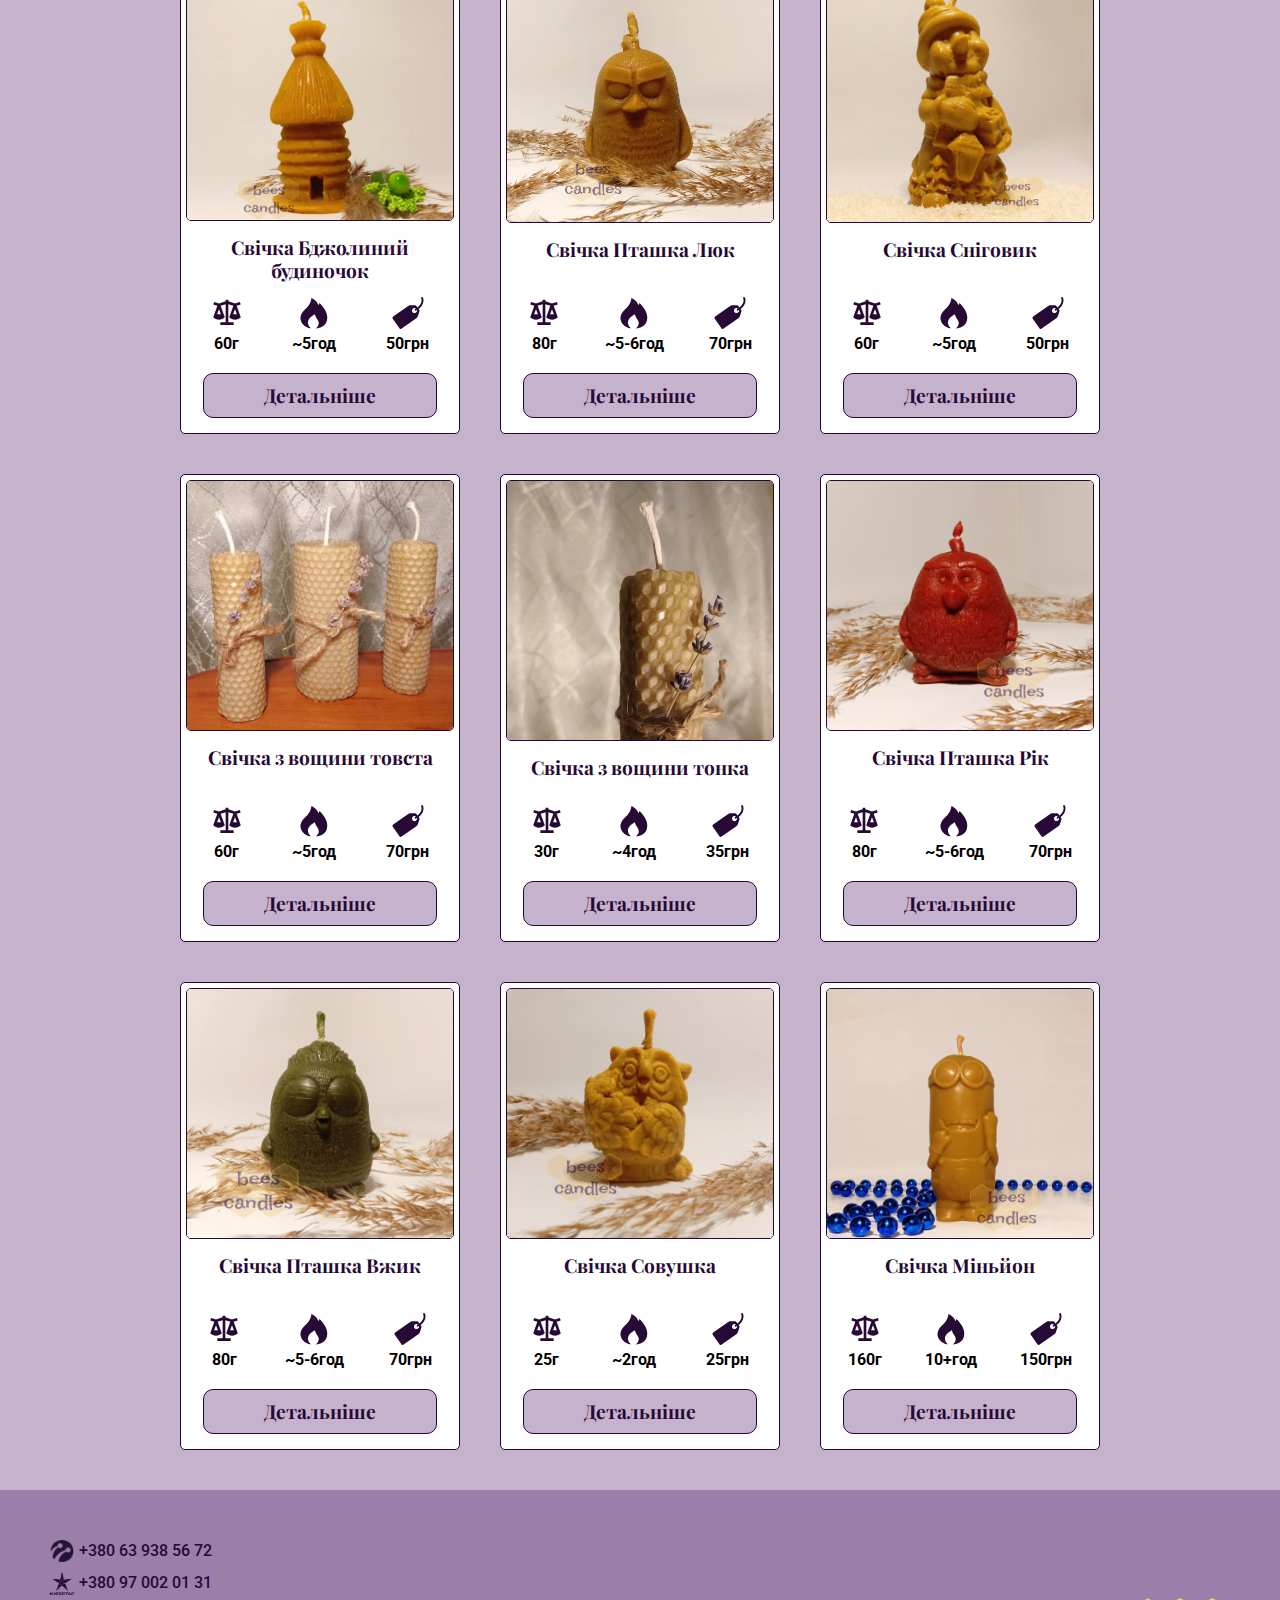
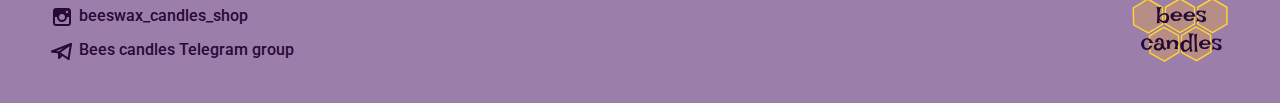
==== commit 4338dabd: "add secondary phone number" ====
--- a/index.html
+++ b/index.html
@@ -94,9 +94,16 @@
       <footer>
         <div id="contacts" class="contact-links">
           <a href="tel:+380639385672">
-            <img src="./images/icons/bytesize_telephone.svg" alt="" /><span
+            <img src="./images/icons/lifecell.png" alt="телефон"/><span
               >+380 63 938 56 72</span
             ></a
+          >
+
+            <a href="tel:+380970020131">
+            <img
+              src="./images/icons/kievstar-logo.png"
+              alt="телефон"
+            /><span>+380 97 002 01 31</span></a
           >
 
           <a
--- a/scss/style.css
+++ b/scss/style.css
@@ -274,12 +274,16 @@
   color: rgb(39, 9, 53);
   transition: 0.3s;
 }
+footer .contact-links a img {
+  width: 24px;
+  height: auto;
+}
 footer .contact-links a:hover {
   scale: 1.1;
   color: rgb(255, 210, 51);
 }
-footer .contact-links a[href*="tel:"] {
-  margin-top: 0px;
+footer .contact-links a span {
+  margin-left: 5px;
 }
 
 .visually-hidden {
@@ -405,6 +409,14 @@
   footer .contact-links a span {
     display: none;
   }
+  footer .contact-links a img {
+    width: 24px;
+    height: auto;
+  }
+  footer .contact-links a img:hover {
+    box-shadow: inset 0 0 20px rgb(255, 210, 51);
+    border-radius: 25%;
+  }
   footer .logo img {
     width: 68px;
   }
